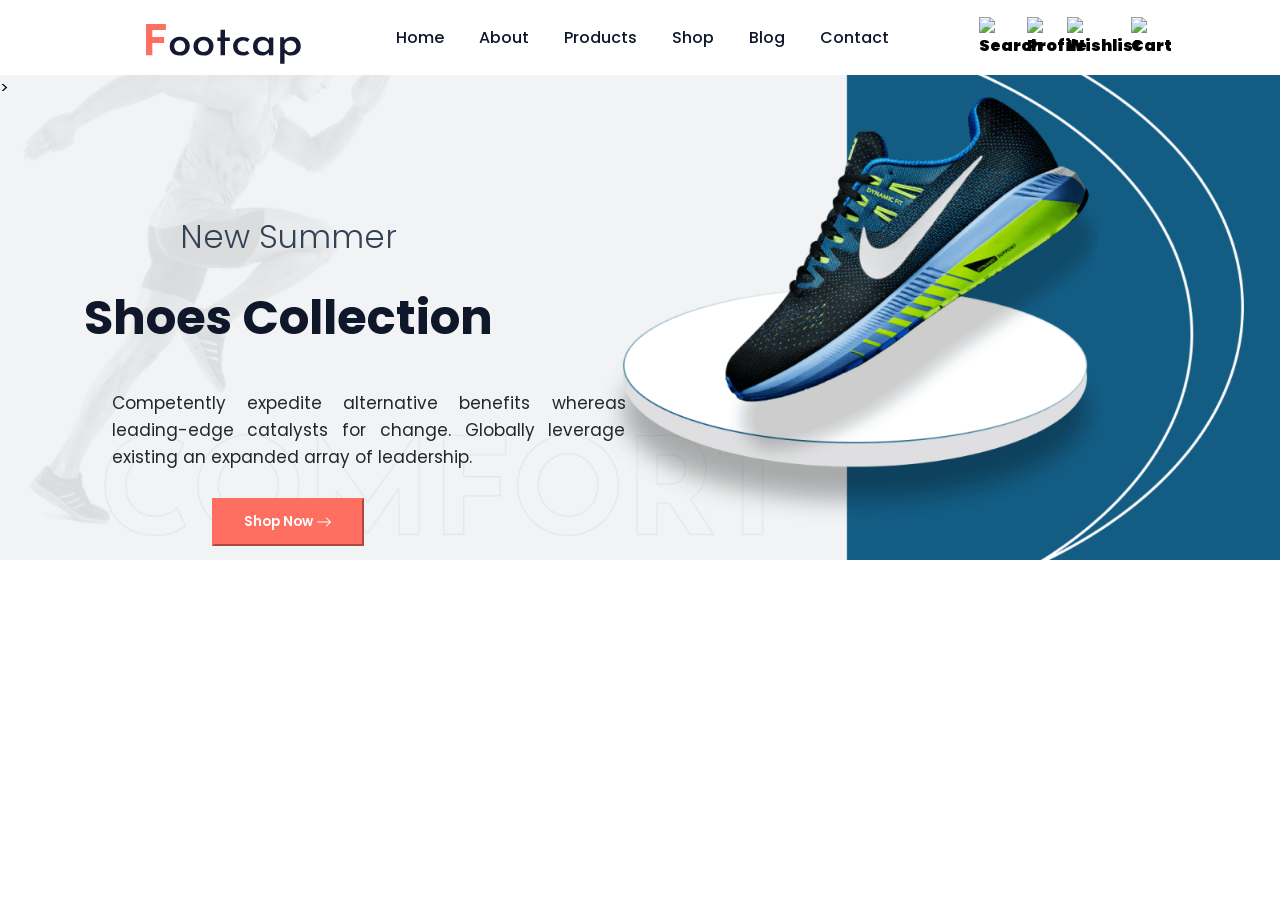
==== shoes/index.html @ e3512513 "Add files via upload" ====
<!DOCTYPE html>
<html lang="en">

<head>
    <meta charset="UTF-8">
    <meta name="viewport" content="width=device-width, initial-scale=1.0">
    <title>Document</title>
    <style>
        @import url('https://fonts.googleapis.com/css2?family=Poppins:wght@400;600;700&display=swap');
        @import url('https://fonts.googleapis.com/css2?family=Inter:wght@400;500;600;700&display=swap');

        * {
            margin: 0;
            padding: 0;
            box-sizing: border-box;
            font-family: 'Poppins', sans-serif;
        }

        .main {
            background-image: url(juni/images/hero-banner.png);
            height: 659px;
            background-size: max(1200px, 100vw);
            background-repeat: no-repeat;
            background-position: center 1px;

        }

        img {
            width: 155px;
            display: block;
        }

        .logo {
            padding-left: 44px;
            margin-top: 13px;

        }

        .navbar-container {
            display: flex;
            justify-content: space-between;
            align-items: center;
            padding: 20px 8%;
            background-color: white;
            height: 75px;
        }

        .nav-links {
            display: flex;
            align-items: center;
            gap: 35px;
        }

        .nav-links a {
            text-decoration: none;
            color: #0f172a;
            font-weight: 500;
        }

        .icon-container {
            display: flex;
            align-items: center;
            gap: 24px;
            background-color: #ffffff;
            padding: 15px;

            cursor: pointer;
        }

        .icon-wrapper {
            position: relative;
            display: inline-flex;
            align-items: center;
            justify-content: center;
            width: 23px;
            height: 23px;
            font-family: 'Inter', sans-serif;
            font-weight: 900;
        }

        .hero-content {
            width: 45%;
            z-index: 2;

        }

        .subtitle {
            font-size: 32px;
            font-weight: 300;
            color: #334155;
            margin-bottom: 5px;
        }

        .title {
            font-size: 48px;
            font-weight: 700;
            color: #0f172a;
            line-height: 1.2;
            margin-bottom: 20px;
        }

        .description {
            font-size: 17px;
            color: #22272e;
            line-height: 1.6;
            margin-bottom: 4px;
            min-width: 675px;
            padding-left: 161px;
           text-align: justify;
           
        }

        .btn-shop {
                       background-color: #ff6f61;
            color: white;
            padding: 12px 30px;
                       font-weight: 600;
                       cursor: pointer;
                       border-color:#ff6f61;
         
        }

        .btn-shop i {
            margin-left: 8px;
            font-size: 14px;
        }

        .btn-shop:hover {
            background-color: #e55b4e;
            transform: translateY(-2px);
        }

        .arrow-icon {
            display: inline-block;
            vertical-align: middle;
        }

        .hero-content {
            font-family: 'Martel Sans', sans-serif;
            height: calc(100% - 100px);
            display: flex;
            align-items: center;
            justify-content: center;
            flex-direction: column;
            color: white;
            position: relative;
            gap: 23px;
            padding: 0 30px;
        }
        
    </style>
</head>

<body>
    <div class="main">
        <nav>
            <div class="navbar-container">

                <div class="logo">
                    <img src="juni/images/logo.svg" alt="">
                </div>
                <div class="nav-links">
                    <a href="#">Home</a>
                    <a href="#">About</a>
                    <a href="#">Products</a>
                    <a href="#">Shop</a>
                    <a href="#">Blog</a>
                    <a href="#">Contact</a>
                </div>
                <div class="icon-container">
                    <div class="icon-wrapper">
                        <img src="https://unpkg.com/lucide-static@latest/icons/search.svg" alt="Search"
                            class="nav-icon">
                    </div>

                    <div class="icon-wrapper">
                        <img src="https://unpkg.com/lucide-static@latest/icons/user.svg" alt="Profile" class="nav-icon">
                    </div>

                    <div class="icon-wrapper">
                        <img src="https://unpkg.com/lucide-static@latest/icons/heart.svg" alt="Wishlist"
                            class="nav-icon">
                    </div>

                    <div class="icon-wrapper">
                        <img src="https://unpkg.com/lucide-static@latest/icons/shopping-bag.svg" alt="Cart"
                            class="nav-icon">
                    </div>

                </div>
        </nav>
        >
        <div class="hero-content">
            <p class="subtitle">New Summer</p>
            <h1 class="title">Shoes Collection</h1>
            <p class="description">
                Competently expedite alternative benefits whereas leading-edge catalysts for change.
                Globally leverage existing an expanded array of leadership.
            </p>
            <button class="btn-shop">
                Shop Now
                <svg xmlns="http://www.w3.org/2000/svg" width="16" height="16" fill="currentColor" class="arrow-icon"
                    viewBox="0 0 16 16">
                    <path fill-rule="evenodd"
                        d="M1 8a.5.5 0 0 1 .5-.5h11.793l-3.147-3.146a.5.5 0 0 1 .708-.708l4 4a.5.5 0 0 1 0 .708l-4 4a.5.5 0 0 1-.708-.708L13.293 8.5H1.5A.5.5 0 0 1 1 8z" />
                </svg>
            </button>
        </div>
    </div>

</body>

</html>
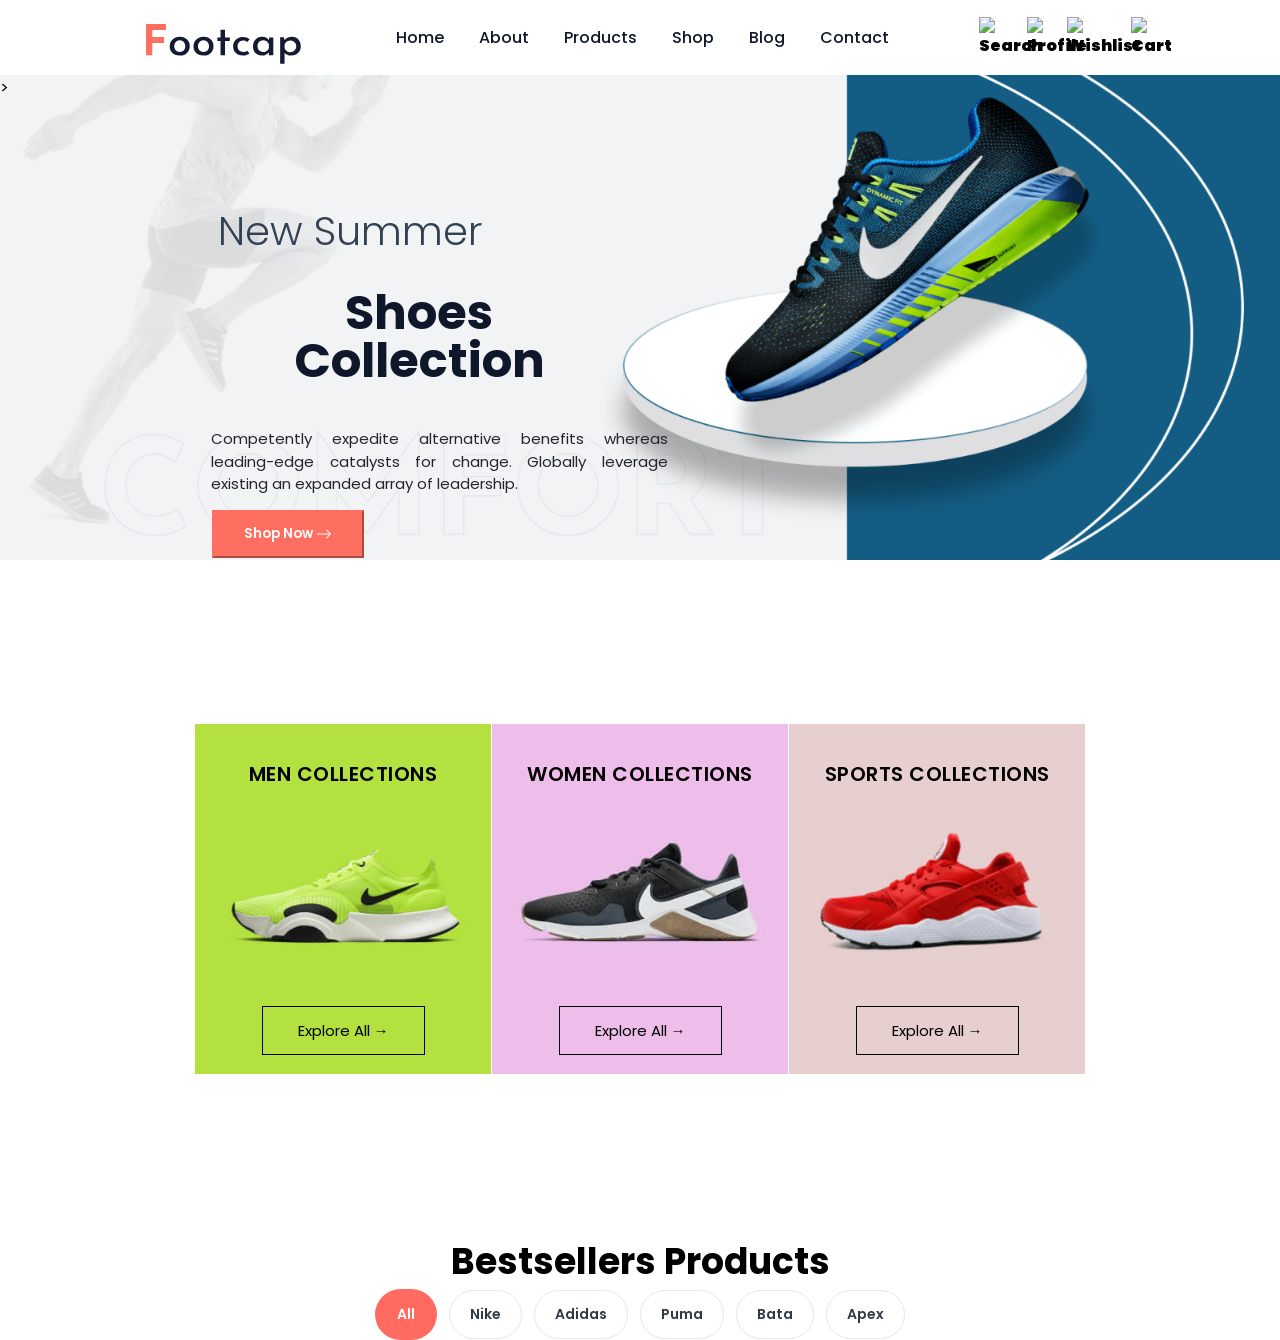
==== commit 81dbf0a9: "Add files via upload" ====
--- a/shoes/index.html
+++ b/shoes/index.html
@@ -5,150 +5,7 @@
     <meta charset="UTF-8">
     <meta name="viewport" content="width=device-width, initial-scale=1.0">
     <title>Document</title>
-    <style>
-        @import url('https://fonts.googleapis.com/css2?family=Poppins:wght@400;600;700&display=swap');
-        @import url('https://fonts.googleapis.com/css2?family=Inter:wght@400;500;600;700&display=swap');
-
-        * {
-            margin: 0;
-            padding: 0;
-            box-sizing: border-box;
-            font-family: 'Poppins', sans-serif;
-        }
-
-        .main {
-            background-image: url(juni/images/hero-banner.png);
-            height: 659px;
-            background-size: max(1200px, 100vw);
-            background-repeat: no-repeat;
-            background-position: center 1px;
-
-        }
-
-        img {
-            width: 155px;
-            display: block;
-        }
-
-        .logo {
-            padding-left: 44px;
-            margin-top: 13px;
-
-        }
-
-        .navbar-container {
-            display: flex;
-            justify-content: space-between;
-            align-items: center;
-            padding: 20px 8%;
-            background-color: white;
-            height: 75px;
-        }
-
-        .nav-links {
-            display: flex;
-            align-items: center;
-            gap: 35px;
-        }
-
-        .nav-links a {
-            text-decoration: none;
-            color: #0f172a;
-            font-weight: 500;
-        }
-
-        .icon-container {
-            display: flex;
-            align-items: center;
-            gap: 24px;
-            background-color: #ffffff;
-            padding: 15px;
-
-            cursor: pointer;
-        }
-
-        .icon-wrapper {
-            position: relative;
-            display: inline-flex;
-            align-items: center;
-            justify-content: center;
-            width: 23px;
-            height: 23px;
-            font-family: 'Inter', sans-serif;
-            font-weight: 900;
-        }
-
-        .hero-content {
-            width: 45%;
-            z-index: 2;
-
-        }
-
-        .subtitle {
-            font-size: 32px;
-            font-weight: 300;
-            color: #334155;
-            margin-bottom: 5px;
-        }
-
-        .title {
-            font-size: 48px;
-            font-weight: 700;
-            color: #0f172a;
-            line-height: 1.2;
-            margin-bottom: 20px;
-        }
-
-        .description {
-            font-size: 17px;
-            color: #22272e;
-            line-height: 1.6;
-            margin-bottom: 4px;
-            min-width: 675px;
-            padding-left: 161px;
-           text-align: justify;
-           
-        }
-
-        .btn-shop {
-                       background-color: #ff6f61;
-            color: white;
-            padding: 12px 30px;
-                       font-weight: 600;
-                       cursor: pointer;
-                       border-color:#ff6f61;
-         
-        }
-
-        .btn-shop i {
-            margin-left: 8px;
-            font-size: 14px;
-        }
-
-        .btn-shop:hover {
-            background-color: #e55b4e;
-            transform: translateY(-2px);
-        }
-
-        .arrow-icon {
-            display: inline-block;
-            vertical-align: middle;
-        }
-
-        .hero-content {
-            font-family: 'Martel Sans', sans-serif;
-            height: calc(100% - 100px);
-            display: flex;
-            align-items: center;
-            justify-content: center;
-            flex-direction: column;
-            color: white;
-            position: relative;
-            gap: 23px;
-            padding: 0 30px;
-        }
-        
-    </style>
+    <link rel="stylesheet" href="style.css">
 </head>
 
 <body>
@@ -206,6 +63,31 @@
                 </svg>
             </button>
         </div>
+        <div class="image-container">
+            <div class="box img1">
+                <h3 class="h4 card-title">MEN COLLECTIONS</h3>
+                <a href="#" class="explore-btn">Explore All &rarr;</a>
+            </div>
+            <div class="box img2">
+                <h3 class="h4 card-title">WOMEN COLLECTIONS</h3>
+                <a href="#" class="explore-btn">Explore All &rarr;</a>
+            </div>
+            <div class="box img3">
+                <h3 class="h4 card-title">SPORTS COLLECTIONS</h3>
+                <a href="#" class="explore-btn">Explore All &rarr;</a>
+            </div>
+        </div>
+<div class="product">
+    <h2 class="section-pro">Bestsellers Products</h2>
+   <div class="filter-buttons">
+    <button class="btn-active">All</button>
+    <button class="btn-filter">Nike</button>
+    <button class="btn-filter">Adidas</button>
+    <button class="btn-filter">Puma</button>
+    <button class="btn-filter">Bata</button>
+    <button class="btn-filter">Apex</button>
+  </div>
+</div>
     </div>
 
 </body>
--- a/shoes/style.css
+++ b/shoes/style.css
@@ -0,0 +1,246 @@
+ @import url('https://fonts.googleapis.com/css2?family=Poppins:wght@400;600;700&display=swap');
+ @import url('https://fonts.googleapis.com/css2?family=Inter:wght@400;500;600;700&display=swap');
+ @import url('https://fonts.googleapis.com/css2?family=Martel+Sans:wght@200;300;400;600;700;800;900&display=swap');
+
+ * {
+     margin: 0;
+     padding: 0;
+     box-sizing: border-box;
+     font-family: 'Poppins', sans-serif;
+ }
+
+ .main {
+     background-image: url(juni/images/hero-banner.png);
+     height: 659px;
+     background-size: max(1200px, 100vw);
+     background-repeat: no-repeat;
+     background-position: center 1px;
+
+ }
+
+ img {
+     width: 155px;
+     display: block;
+ }
+
+ .logo {
+     padding-left: 44px;
+     margin-top: 13px;
+
+ }
+
+ .navbar-container {
+     display: flex;
+     justify-content: space-between;
+     align-items: center;
+     padding: 20px 8%;
+     background-color: white;
+     height: 75px;
+ }
+
+ .nav-links {
+     display: flex;
+     align-items: center;
+     gap: 35px;
+ }
+
+ .nav-links a {
+     text-decoration: none;
+     color: #0f172a;
+     font-weight: 500;
+ }
+
+ .icon-container {
+     display: flex;
+     align-items: center;
+     gap: 24px;
+     background-color: #ffffff;
+     padding: 15px;
+
+     cursor: pointer;
+ }
+
+ .icon-wrapper {
+     position: relative;
+     display: inline-flex;
+     align-items: center;
+     justify-content: center;
+     width: 23px;
+     height: 23px;
+     font-family: 'Inter', sans-serif;
+     font-weight: 900;
+ }
+
+ .hero-content {
+     width: 45%;
+     z-index: 2;
+     align-items: center;
+     text-align: center;
+     justify-content: space-between;
+     flex-direction: column;
+ }
+
+ .subtitle {
+     font-size: 40px;
+     font-weight: 300;
+     color: #334155;
+     margin-bottom: 5px;
+     padding-left: 125px;
+ }
+
+ .title {
+     font-size: 48px;
+     font-weight: 700;
+     color: #0f172a;
+     line-height: 1.0;
+     margin-bottom: 20px;
+     padding-left: 262px;
+ }
+
+ .description {
+     font-size: 15px;
+     color: #22272e;
+     line-height: 1.5;
+     margin-bottom: -9px;
+     min-width: 760px;
+     padding-left: 303px;
+     text-align: justify;
+
+ }
+
+ .btn-shop {
+     background-color: #ff6f61;
+     color: white;
+     padding: 12px 30px;
+     font-weight: 600;
+     cursor: pointer;
+     border-color: #ff6f61;
+
+ }
+
+ .btn-shop i {
+     margin-left: 8px;
+     font-size: 14px;
+ }
+
+ .btn-shop:hover {
+     background-color: #e55b4e;
+     transform: translateY(-2px);
+ }
+
+ .arrow-icon {
+     display: inline-block;
+     vertical-align: middle;
+ }
+
+ .hero-content {
+     font-family: 'Martel Sans', sans-serif;
+     height: calc(100% - 100px);
+     display: flex;
+     align-items: center;
+     justify-content: center;
+     flex-direction: column;
+     color: white;
+     position: relative;
+     gap: 23px;
+     padding: 0 30px;
+     max-width: 1900px;
+ }
+
+ .image-container {
+     display: flex;
+     align-items: center;
+     gap: 1px;
+     width: 100%;
+     flex-direction: row;
+     justify-content: space-around;
+     padding: 4px 195px;
+     height: 420px;
+     text-align: center;
+ }
+
+ .img1 {
+     background-image: url(juni/images/collection-1.jpg);
+ }
+
+ .img2 {
+     background-image: url(juni/images/collection-2.jpg);
+ }
+
+ .img3 {
+     background-image: url(juni/images/collection-3.jpg);
+ }
+
+ .box {
+     width: 400px;
+     height: 350px;
+     background-size: cover;
+     background-position: center;
+     margin-top: 60px;
+ }
+
+ h3 {
+     font-weight: 600;
+     letter-spacing: 0.5px;
+     font-size: 20px;
+     text-align: center;
+     align-items: center;
+     margin-top: 35px;
+     width: 100%;
+ }
+
+ .ex-btn button {
+     justify-content: center;
+     align-items: center;
+     padding-left: 23px;
+     font-weight: 400;
+ }
+
+ .explore-btn {
+     display: inline-flex;
+     align-items: center;
+     justify-content: center;
+     padding: 12px 35px;
+     border: 1px solid #000000;
+     background-color: transparent;
+     color: #000000;
+     text-decoration: none;
+     font-size: 15px;
+     font-weight: 400;
+     margin-top: 217px;
+ }
+ .product{
+    text-align: center;
+    margin-top: 155px;
+ }
+ .section-pro{
+    font-weight: 700;
+    font-size: 36px;
+ }
+.filter-buttons{
+    gap: 12px;
+    display: flex;
+    align-items: center;
+    justify-content: center;
+}
+.btn-filter{
+    font-size: 14px;
+    font-weight: 600;
+    color: #313a46;
+  background-color: transparent;
+  border: 0.5px solid #e2e8f0;
+  padding: 13px 20px;
+  border-radius: 50px; 
+  cursor: pointer;
+ 
+}
+.btn-active{
+    color: #ffffff;
+  background-color: #ff6b61; 
+  border-color: transparent;
+  padding: 13px 20px;
+  border-radius: 50px; 
+  cursor: pointer;
+ font-size: 14px;
+    font-weight: 600;
+}
